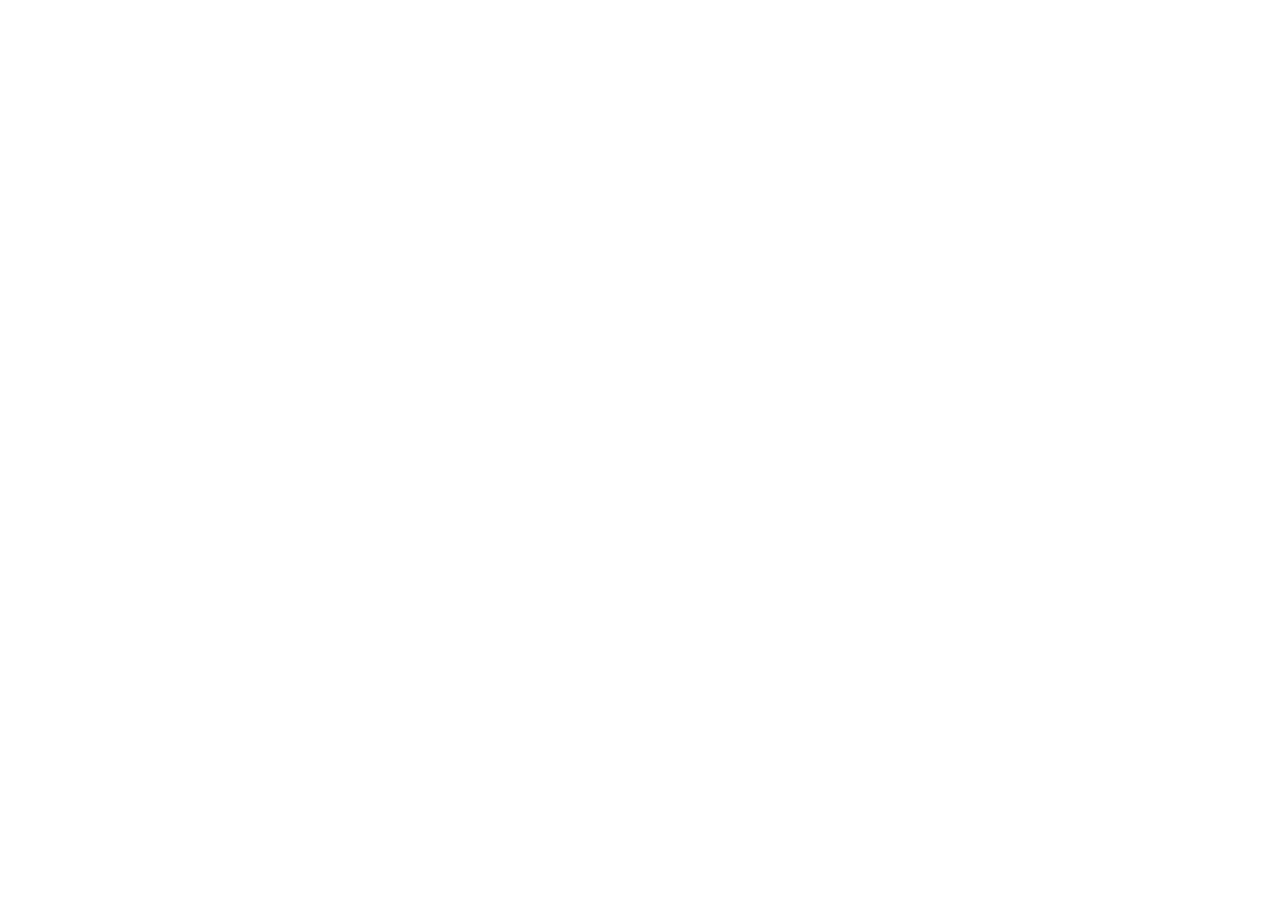
==== index.html @ 54cda61b "update code to do in react" ====
<!DOCTYPE html>
<html lang="en">
<head>
  <meta charset="UTF-8">
  <title>Color Change</title>
  <link href="style.css" rel="stylesheet">
  <script crossorigin src="https://unpkg.com/react@18/umd/react.development.js"></script>
  <script crossorigin src="https://unpkg.com/react-dom@18/umd/react-dom.development.js"></script>
  <script src="https://unpkg.com/@babel/standalone/babel.min.js"></script>
</head>
<body>
  <div id="root"></div>
  <script type="text/babel" src="script.js"></script>
</body>
</html>
---- style.css ----
body {
  margin: 0;
  height: 100vh;
  display: flex;
  justify-content: center;
  align-items: center;
  transition: background-color 0.3s ease;
  background-color: #ffffff;
}

button {
  padding: 16px 32px;
  font-size: 1.2rem;
  cursor: pointer;
  border: none;
  border-radius: 8px;
  background: rgba(0, 0, 0, 0.2);
  color: white;
  backdrop-filter: blur(4px);
}

button:hover {
  background: rgba(0, 0, 0, 0.35);
}
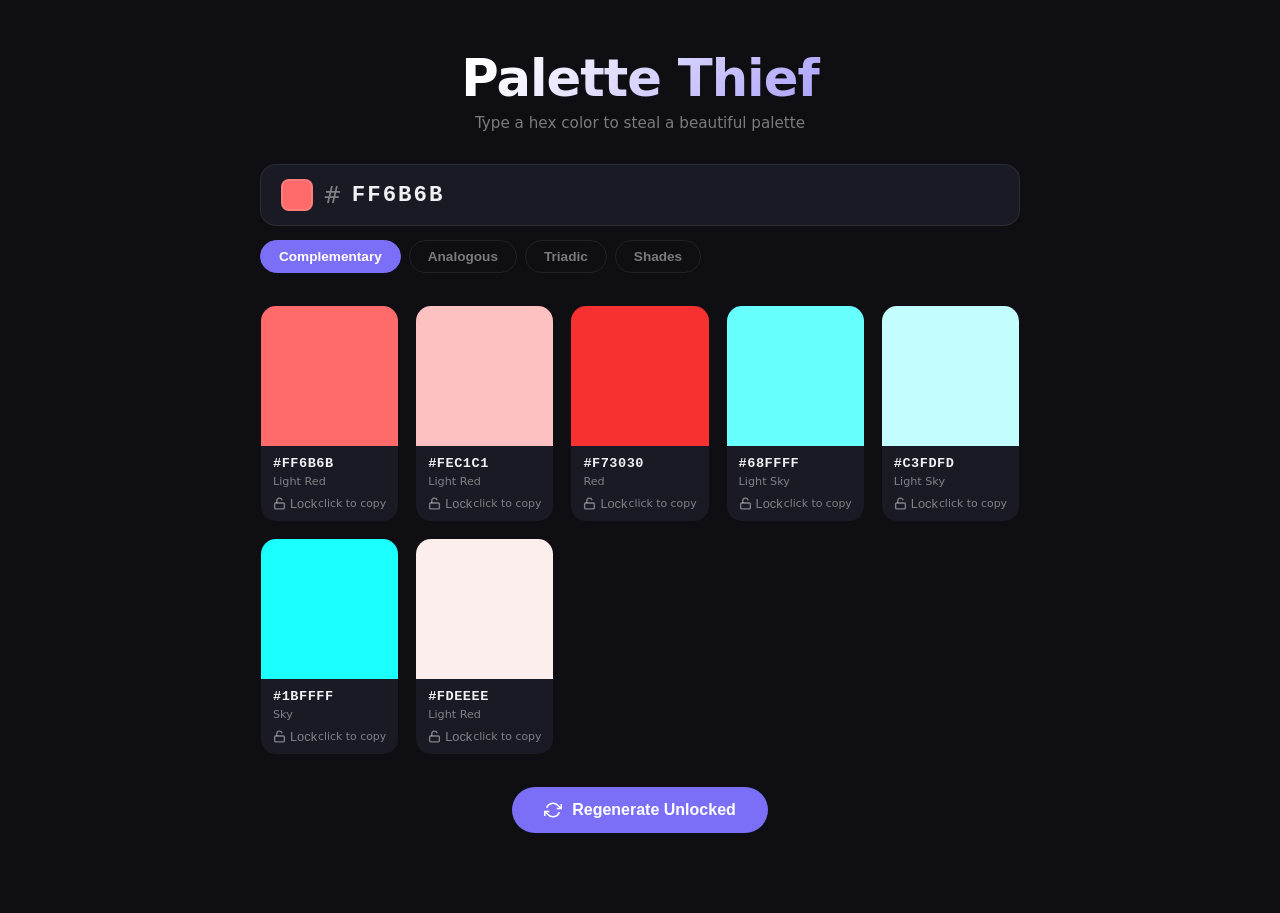
==== commit 7410bb3d: "comlete game" ====
--- a/index.html
+++ b/index.html
@@ -2,14 +2,47 @@
 <html lang="en">
 <head>
   <meta charset="UTF-8">
-  <title>Color Change</title>
-  <link href="style.css" rel="stylesheet">
-  <script crossorigin src="https://unpkg.com/react@18/umd/react.development.js"></script>
-  <script crossorigin src="https://unpkg.com/react-dom@18/umd/react-dom.development.js"></script>
-  <script src="https://unpkg.com/@babel/standalone/babel.min.js"></script>
+  <meta name="viewport" content="width=device-width, initial-scale=1.0">
+  <title>Palette Thief</title>
+  <link rel="stylesheet" href="style.css">
 </head>
 <body>
-  <div id="root"></div>
-  <script type="text/babel" src="script.js"></script>
+  <div class="app">
+    <header>
+      <h1>Palette Thief</h1>
+      <p class="subtitle">Type a hex color to steal a beautiful palette</p>
+    </header>
+
+    <div class="input-section">
+      <div class="input-wrapper">
+        <div class="color-preview" id="inputPreview"></div>
+        <span class="hash">#</span>
+        <input
+          type="text"
+          id="hexInput"
+          maxlength="6"
+          placeholder="e.g. FF6B6B"
+          autocomplete="off"
+          spellcheck="false"
+        />
+      </div>
+      <div class="mode-tabs">
+        <button class="tab active" data-mode="complementary">Complementary</button>
+        <button class="tab" data-mode="analogous">Analogous</button>
+        <button class="tab" data-mode="triadic">Triadic</button>
+        <button class="tab" data-mode="shades">Shades</button>
+      </div>
+    </div>
+
+    <div class="palette" id="palette"></div>
+
+    <button class="regenerate-btn" id="regenerateBtn">
+      <svg width="18" height="18" viewBox="0 0 24 24" fill="none" stroke="currentColor" stroke-width="2"><polyline points="23 4 23 10 17 10"></polyline><polyline points="1 20 1 14 7 14"></polyline><path d="M3.51 9a9 9 0 0 1 14.85-3.36L23 10M1 14l4.64 4.36A9 9 0 0 0 20.49 15"></path></svg>
+      Regenerate Unlocked
+    </button>
+
+    <div class="toast" id="toast">Copied!</div>
+  </div>
+  <script src="script.js"></script>
 </body>
 </html>
--- a/style.css
+++ b/style.css
@@ -1,24 +1,228 @@
+*, *::before, *::after { box-sizing: border-box; margin: 0; padding: 0; }
+
+:root {
+  --bg: #0f0f13;
+  --surface: #1a1a24;
+  --border: rgba(255,255,255,0.08);
+  --text: #f0f0f5;
+  --muted: rgba(255,255,255,0.45);
+  --accent: #7c6ff7;
+  --radius: 16px;
+}
+
 body {
-  margin: 0;
-  height: 100vh;
+  background: var(--bg);
+  color: var(--text);
+  font-family: 'Segoe UI', system-ui, sans-serif;
+  min-height: 100vh;
   display: flex;
   justify-content: center;
-  align-items: center;
-  transition: background-color 0.3s ease;
-  background-color: #ffffff;
-}
-
-button {
-  padding: 16px 32px;
-  font-size: 1.2rem;
-  cursor: pointer;
+  align-items: flex-start;
+  padding: 48px 16px 80px;
+}
+
+.app {
+  width: 100%;
+  max-width: 760px;
+  display: flex;
+  flex-direction: column;
+  gap: 32px;
+}
+
+header { text-align: center; }
+
+h1 {
+  font-size: clamp(2rem, 5vw, 3.2rem);
+  font-weight: 800;
+  letter-spacing: -1px;
+  background: linear-gradient(135deg, #fff 30%, var(--accent));
+  -webkit-background-clip: text;
+  -webkit-text-fill-color: transparent;
+  background-clip: text;
+}
+
+.subtitle { color: var(--muted); margin-top: 6px; font-size: .95rem; }
+
+/* Input */
+.input-section { display: flex; flex-direction: column; gap: 14px; }
+
+.input-wrapper {
+  display: flex;
+  align-items: center;
+  gap: 10px;
+  background: var(--surface);
+  border: 1px solid var(--border);
+  border-radius: var(--radius);
+  padding: 14px 20px;
+  transition: border-color .2s;
+}
+
+.input-wrapper:focus-within { border-color: var(--accent); }
+
+.color-preview {
+  width: 32px; height: 32px;
+  border-radius: 8px;
+  background: #fff;
+  flex-shrink: 0;
+  transition: background .15s;
+  border: 2px solid rgba(255,255,255,0.12);
+}
+
+.hash { font-size: 1.4rem; color: var(--muted); user-select: none; }
+
+#hexInput {
+  flex: 1;
+  background: none;
   border: none;
-  border-radius: 8px;
-  background: rgba(0, 0, 0, 0.2);
-  color: white;
-  backdrop-filter: blur(4px);
-}
-
-button:hover {
-  background: rgba(0, 0, 0, 0.35);
-}
+  outline: none;
+  font-size: 1.4rem;
+  color: var(--text);
+  font-family: 'Courier New', monospace;
+  font-weight: 600;
+  letter-spacing: 2px;
+  text-transform: uppercase;
+  caret-color: var(--accent);
+}
+
+#hexInput::placeholder { color: rgba(255,255,255,0.2); letter-spacing: 1px; }
+
+/* Tabs */
+.mode-tabs {
+  display: flex;
+  gap: 8px;
+  flex-wrap: wrap;
+}
+
+.tab {
+  padding: 8px 18px;
+  border-radius: 50px;
+  border: 1px solid var(--border);
+  background: transparent;
+  color: var(--muted);
+  font-size: .85rem;
+  font-weight: 600;
+  cursor: pointer;
+  transition: all .18s;
+}
+
+.tab:hover { border-color: var(--accent); color: var(--text); }
+.tab.active { background: var(--accent); border-color: var(--accent); color: #fff; }
+
+/* Palette grid */
+.palette {
+  display: grid;
+  grid-template-columns: repeat(auto-fit, minmax(120px, 1fr));
+  gap: 16px;
+}
+
+.swatch {
+  border-radius: var(--radius);
+  overflow: hidden;
+  cursor: pointer;
+  position: relative;
+  transition: transform .18s, box-shadow .18s;
+  border: 1px solid transparent;
+}
+
+.swatch:hover { transform: translateY(-4px); box-shadow: 0 12px 32px rgba(0,0,0,.5); }
+.swatch.locked { border-color: var(--accent); }
+
+.swatch-color {
+  height: 140px;
+  transition: height .2s;
+}
+
+.swatch-info {
+  background: var(--surface);
+  padding: 10px 12px;
+  display: flex;
+  flex-direction: column;
+  gap: 4px;
+}
+
+.swatch-hex {
+  font-family: 'Courier New', monospace;
+  font-size: .85rem;
+  font-weight: 700;
+  color: var(--text);
+  letter-spacing: .5px;
+}
+
+.swatch-name { font-size: .7rem; color: var(--muted); }
+
+.swatch-actions {
+  display: flex;
+  justify-content: space-between;
+  align-items: center;
+  margin-top: 4px;
+}
+
+.lock-btn {
+  background: none;
+  border: none;
+  cursor: pointer;
+  color: var(--muted);
+  font-size: .8rem;
+  display: flex;
+  align-items: center;
+  gap: 4px;
+  padding: 0;
+  transition: color .15s;
+}
+.lock-btn:hover, .swatch.locked .lock-btn { color: var(--accent); }
+
+.copy-hint { font-size: .68rem; color: var(--muted); }
+
+.swatch:hover .copy-hint { color: rgba(255,255,255,.6); }
+
+/* Regenerate */
+.regenerate-btn {
+  display: flex;
+  align-items: center;
+  justify-content: center;
+  gap: 10px;
+  align-self: center;
+  padding: 14px 32px;
+  background: var(--accent);
+  border: none;
+  border-radius: 50px;
+  color: #fff;
+  font-size: 1rem;
+  font-weight: 700;
+  cursor: pointer;
+  transition: opacity .18s, transform .18s;
+}
+
+.regenerate-btn:hover { opacity: .85; transform: scale(1.03); }
+.regenerate-btn:active { transform: scale(.97); }
+
+/* Toast */
+.toast {
+  position: fixed;
+  bottom: 32px;
+  left: 50%;
+  transform: translateX(-50%) translateY(80px);
+  background: var(--text);
+  color: var(--bg);
+  padding: 10px 24px;
+  border-radius: 50px;
+  font-weight: 700;
+  font-size: .9rem;
+  opacity: 0;
+  transition: opacity .25s, transform .25s;
+  pointer-events: none;
+  z-index: 999;
+}
+
+.toast.show {
+  opacity: 1;
+  transform: translateX(-50%) translateY(0);
+}
+
+/* Animations */
+@keyframes popIn {
+  from { opacity: 0; transform: scale(.85) translateY(10px); }
+  to   { opacity: 1; transform: scale(1) translateY(0); }
+}
+
+.swatch { animation: popIn .3s ease both; }
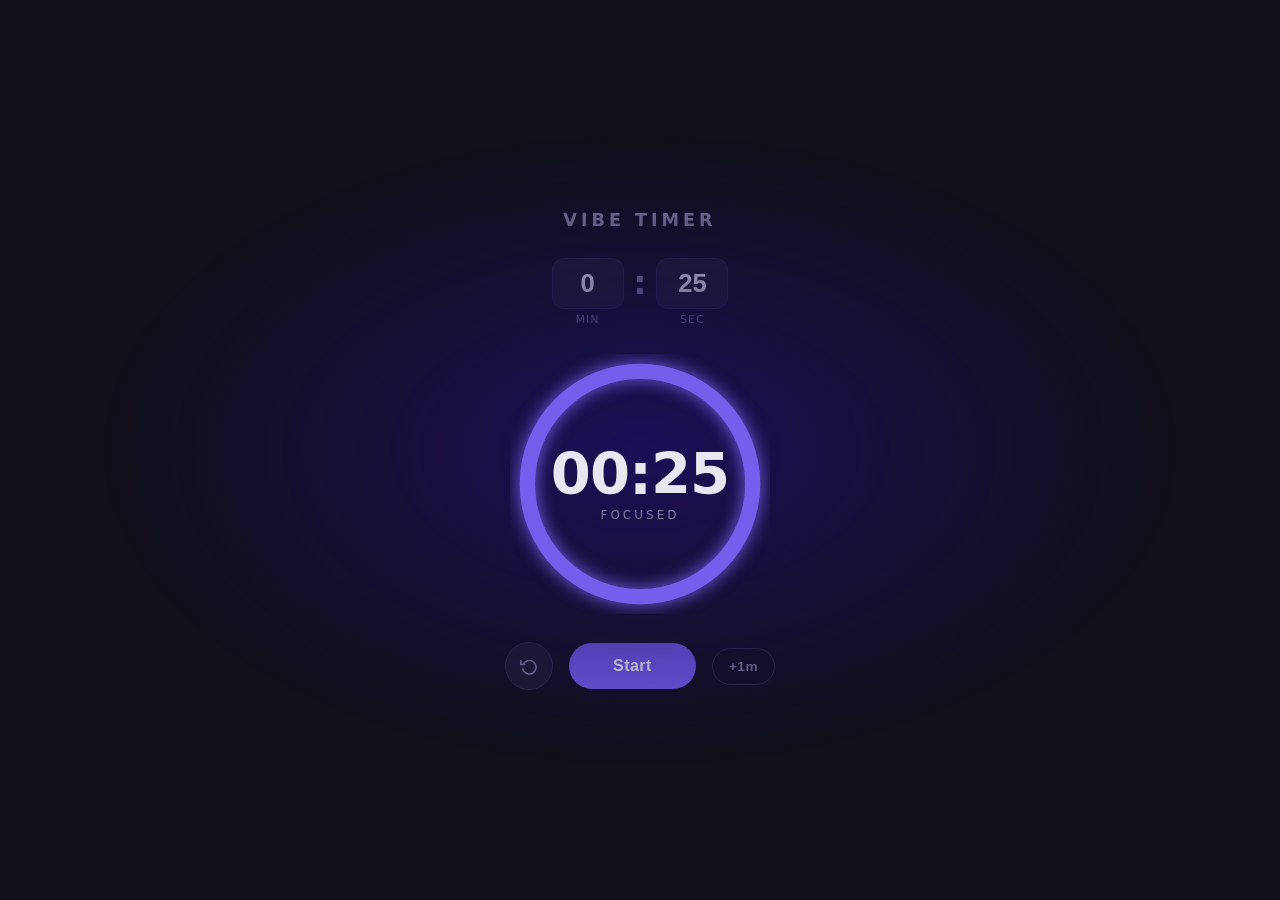
==== commit 0df5ccde: "complete vibe timer" ====
--- a/index.html
+++ b/index.html
@@ -3,46 +3,66 @@
 <head>
   <meta charset="UTF-8">
   <meta name="viewport" content="width=device-width, initial-scale=1.0">
-  <title>Palette Thief</title>
+  <title>Vibe Timer</title>
   <link rel="stylesheet" href="style.css">
 </head>
 <body>
-  <div class="app">
-    <header>
-      <h1>Palette Thief</h1>
-      <p class="subtitle">Type a hex color to steal a beautiful palette</p>
-    </header>
+  <div class="scene" id="scene">
+    <div class="glow" id="glow"></div>
 
-    <div class="input-section">
-      <div class="input-wrapper">
-        <div class="color-preview" id="inputPreview"></div>
-        <span class="hash">#</span>
-        <input
-          type="text"
-          id="hexInput"
-          maxlength="6"
-          placeholder="e.g. FF6B6B"
-          autocomplete="off"
-          spellcheck="false"
-        />
-      </div>
-      <div class="mode-tabs">
-        <button class="tab active" data-mode="complementary">Complementary</button>
-        <button class="tab" data-mode="analogous">Analogous</button>
-        <button class="tab" data-mode="triadic">Triadic</button>
-        <button class="tab" data-mode="shades">Shades</button>
+    <h1 class="title">Vibe Timer</h1>
+
+    <!-- Setup inputs (shown when idle) -->
+    <div class="setup" id="setup">
+      <div class="time-inputs">
+        <div class="input-group">
+          <input type="number" id="inputMin" min="0" max="99" value="0" placeholder="0">
+          <label>min</label>
+        </div>
+        <div class="sep">:</div>
+        <div class="input-group">
+          <input type="number" id="inputSec" min="0" max="59" value="25" placeholder="0">
+          <label>sec</label>
+        </div>
       </div>
     </div>
 
-    <div class="palette" id="palette"></div>
+    <!-- Ring -->
+    <div class="ring-wrap">
+      <svg class="ring-svg" viewBox="0 0 240 240" id="ringSvg">
+        <circle class="ring-bg" cx="120" cy="120" r="104"/>
+        <circle class="ring-fg" id="ringFg" cx="120" cy="120" r="104"
+          stroke-dasharray="653.45"
+          stroke-dashoffset="0"
+          stroke-linecap="round"
+          transform="rotate(-90 120 120)"/>
+      </svg>
 
-    <button class="regenerate-btn" id="regenerateBtn">
-      <svg width="18" height="18" viewBox="0 0 24 24" fill="none" stroke="currentColor" stroke-width="2"><polyline points="23 4 23 10 17 10"></polyline><polyline points="1 20 1 14 7 14"></polyline><path d="M3.51 9a9 9 0 0 1 14.85-3.36L23 10M1 14l4.64 4.36A9 9 0 0 0 20.49 15"></path></svg>
-      Regenerate Unlocked
-    </button>
+      <div class="ring-inner">
+        <div class="time-display" id="timeDisplay">00:25</div>
+        <div class="phase-label" id="phaseLabel">Ready</div>
+      </div>
 
-    <div class="toast" id="toast">Copied!</div>
+      <!-- Done overlay -->
+      <div class="done-overlay" id="doneOverlay">
+        <div class="done-text">Done</div>
+        <div class="done-sub">Time's up!</div>
+      </div>
+    </div>
+
+    <!-- Controls -->
+    <div class="controls">
+      <button class="btn btn-reset" id="resetBtn" title="Reset">
+        <svg viewBox="0 0 24 24" fill="none" stroke="currentColor" stroke-width="2.2"><polyline points="1 4 1 10 7 10"/><path d="M3.51 15a9 9 0 1 0 .49-4.56"/></svg>
+      </button>
+      <button class="btn btn-main" id="mainBtn">Start</button>
+      <button class="btn btn-ghost" id="lapBtn" title="Add 1 min">+1m</button>
+    </div>
+
+    <!-- Particles container -->
+    <div class="particles" id="particles"></div>
   </div>
+
   <script src="script.js"></script>
 </body>
 </html>
--- a/style.css
+++ b/style.css
@@ -1,13 +1,15 @@
 *, *::before, *::after { box-sizing: border-box; margin: 0; padding: 0; }
 
 :root {
-  --bg: #0f0f13;
-  --surface: #1a1a24;
-  --border: rgba(255,255,255,0.08);
-  --text: #f0f0f5;
-  --muted: rgba(255,255,255,0.45);
-  --accent: #7c6ff7;
-  --radius: 16px;
+  --hue: 250;
+  --color: hsl(var(--hue), 80%, 65%);
+  --color-dim: hsl(var(--hue), 60%, 30%);
+  --bg: hsl(var(--hue), 25%, 8%);
+  --surface: hsl(var(--hue), 20%, 13%);
+  --text: hsl(var(--hue), 20%, 92%);
+  --muted: hsl(var(--hue), 15%, 55%);
+  --radius: 18px;
+  --transition-speed: 1.2s;
 }
 
 body {
@@ -17,212 +19,275 @@
   min-height: 100vh;
   display: flex;
   justify-content: center;
-  align-items: flex-start;
-  padding: 48px 16px 80px;
-}
-
-.app {
+  align-items: center;
+  overflow: hidden;
+  transition: background var(--transition-speed) ease;
+}
+
+/* Ambient glow */
+.scene {
+  position: relative;
+  display: flex;
+  flex-direction: column;
+  align-items: center;
+  gap: 28px;
+  z-index: 1;
+  padding: 20px;
+}
+
+.glow {
+  position: fixed;
+  inset: 0;
+  background: radial-gradient(ellipse 60% 50% at 50% 50%, hsl(var(--hue), 70%, 20%) 0%, transparent 70%);
+  pointer-events: none;
+  transition: background var(--transition-speed) ease;
+  z-index: 0;
+}
+
+.title {
+  font-size: 1.1rem;
+  font-weight: 700;
+  letter-spacing: 4px;
+  text-transform: uppercase;
+  color: var(--muted);
+  transition: color var(--transition-speed);
+}
+
+/* Setup inputs */
+.setup { display: flex; flex-direction: column; align-items: center; gap: 10px; }
+
+.time-inputs {
+  display: flex;
+  align-items: center;
+  gap: 10px;
+}
+
+.input-group {
+  display: flex;
+  flex-direction: column;
+  align-items: center;
+  gap: 4px;
+}
+
+.input-group input {
+  width: 72px;
+  background: var(--surface);
+  border: 1.5px solid hsl(var(--hue), 30%, 22%);
+  border-radius: 12px;
+  color: var(--text);
+  font-size: 1.6rem;
+  font-weight: 700;
+  text-align: center;
+  padding: 10px 6px;
+  outline: none;
+  transition: border-color .2s, background .2s;
+  -moz-appearance: textfield;
+}
+
+.input-group input::-webkit-inner-spin-button,
+.input-group input::-webkit-outer-spin-button { -webkit-appearance: none; }
+
+.input-group input:focus {
+  border-color: var(--color);
+  background: hsl(var(--hue), 20%, 16%);
+}
+
+.input-group label {
+  font-size: .7rem;
+  color: var(--muted);
+  text-transform: uppercase;
+  letter-spacing: 1px;
+}
+
+.sep {
+  font-size: 2rem;
+  font-weight: 700;
+  color: var(--muted);
+  padding-bottom: 18px;
+  user-select: none;
+}
+
+.setup.hidden { display: none; }
+
+/* Ring */
+.ring-wrap {
+  position: relative;
+  width: 260px;
+  height: 260px;
+  display: flex;
+  align-items: center;
+  justify-content: center;
+}
+
+.ring-svg {
+  position: absolute;
+  inset: 0;
   width: 100%;
-  max-width: 760px;
-  display: flex;
-  flex-direction: column;
-  gap: 32px;
-}
-
-header { text-align: center; }
-
-h1 {
-  font-size: clamp(2rem, 5vw, 3.2rem);
+  height: 100%;
+}
+
+.ring-bg {
+  fill: none;
+  stroke: hsl(var(--hue), 20%, 16%);
+  stroke-width: 14;
+  transition: stroke var(--transition-speed);
+}
+
+.ring-fg {
+  fill: none;
+  stroke: var(--color);
+  stroke-width: 14;
+  transition: stroke-dashoffset .9s linear, stroke var(--transition-speed);
+  filter: drop-shadow(0 0 8px var(--color));
+}
+
+.ring-inner {
+  display: flex;
+  flex-direction: column;
+  align-items: center;
+  gap: 4px;
+  z-index: 1;
+}
+
+.time-display {
+  font-size: 3.6rem;
   font-weight: 800;
   letter-spacing: -1px;
-  background: linear-gradient(135deg, #fff 30%, var(--accent));
-  -webkit-background-clip: text;
-  -webkit-text-fill-color: transparent;
-  background-clip: text;
-}
-
-.subtitle { color: var(--muted); margin-top: 6px; font-size: .95rem; }
-
-/* Input */
-.input-section { display: flex; flex-direction: column; gap: 14px; }
-
-.input-wrapper {
-  display: flex;
-  align-items: center;
-  gap: 10px;
-  background: var(--surface);
-  border: 1px solid var(--border);
-  border-radius: var(--radius);
-  padding: 14px 20px;
-  transition: border-color .2s;
-}
-
-.input-wrapper:focus-within { border-color: var(--accent); }
-
-.color-preview {
-  width: 32px; height: 32px;
-  border-radius: 8px;
-  background: #fff;
-  flex-shrink: 0;
-  transition: background .15s;
-  border: 2px solid rgba(255,255,255,0.12);
-}
-
-.hash { font-size: 1.4rem; color: var(--muted); user-select: none; }
-
-#hexInput {
-  flex: 1;
-  background: none;
-  border: none;
-  outline: none;
-  font-size: 1.4rem;
   color: var(--text);
-  font-family: 'Courier New', monospace;
-  font-weight: 600;
-  letter-spacing: 2px;
-  text-transform: uppercase;
-  caret-color: var(--accent);
-}
-
-#hexInput::placeholder { color: rgba(255,255,255,0.2); letter-spacing: 1px; }
-
-/* Tabs */
-.mode-tabs {
-  display: flex;
-  gap: 8px;
-  flex-wrap: wrap;
-}
-
-.tab {
-  padding: 8px 18px;
-  border-radius: 50px;
-  border: 1px solid var(--border);
-  background: transparent;
-  color: var(--muted);
+  font-variant-numeric: tabular-nums;
+  transition: color var(--transition-speed);
+  line-height: 1;
+}
+
+.phase-label {
+  font-size: .75rem;
+  text-transform: uppercase;
+  letter-spacing: 3px;
+  color: var(--muted);
+  transition: color var(--transition-speed);
+}
+
+/* Done overlay */
+.done-overlay {
+  position: absolute;
+  inset: 0;
+  display: flex;
+  flex-direction: column;
+  align-items: center;
+  justify-content: center;
+  gap: 6px;
+  opacity: 0;
+  pointer-events: none;
+  z-index: 2;
+  transition: opacity .4s;
+}
+
+.done-overlay.show { opacity: 1; }
+
+.done-text {
+  font-size: 3.4rem;
+  font-weight: 900;
+  color: var(--color);
+  animation: donePulse 1.2s ease-in-out infinite alternate;
+}
+
+.done-sub {
   font-size: .85rem;
-  font-weight: 600;
+  letter-spacing: 3px;
+  text-transform: uppercase;
+  color: var(--muted);
+}
+
+@keyframes donePulse {
+  from { transform: scale(1);   opacity: 1; }
+  to   { transform: scale(1.08); opacity: .8; }
+}
+
+/* Controls */
+.controls {
+  display: flex;
+  align-items: center;
+  gap: 16px;
+}
+
+.btn {
   cursor: pointer;
-  transition: all .18s;
-}
-
-.tab:hover { border-color: var(--accent); color: var(--text); }
-.tab.active { background: var(--accent); border-color: var(--accent); color: #fff; }
-
-/* Palette grid */
-.palette {
-  display: grid;
-  grid-template-columns: repeat(auto-fit, minmax(120px, 1fr));
-  gap: 16px;
-}
-
-.swatch {
-  border-radius: var(--radius);
-  overflow: hidden;
-  cursor: pointer;
-  position: relative;
-  transition: transform .18s, box-shadow .18s;
-  border: 1px solid transparent;
-}
-
-.swatch:hover { transform: translateY(-4px); box-shadow: 0 12px 32px rgba(0,0,0,.5); }
-.swatch.locked { border-color: var(--accent); }
-
-.swatch-color {
-  height: 140px;
-  transition: height .2s;
-}
-
-.swatch-info {
-  background: var(--surface);
-  padding: 10px 12px;
-  display: flex;
-  flex-direction: column;
-  gap: 4px;
-}
-
-.swatch-hex {
-  font-family: 'Courier New', monospace;
-  font-size: .85rem;
-  font-weight: 700;
-  color: var(--text);
-  letter-spacing: .5px;
-}
-
-.swatch-name { font-size: .7rem; color: var(--muted); }
-
-.swatch-actions {
-  display: flex;
-  justify-content: space-between;
-  align-items: center;
-  margin-top: 4px;
-}
-
-.lock-btn {
-  background: none;
-  border: none;
-  cursor: pointer;
-  color: var(--muted);
-  font-size: .8rem;
-  display: flex;
-  align-items: center;
-  gap: 4px;
-  padding: 0;
-  transition: color .15s;
-}
-.lock-btn:hover, .swatch.locked .lock-btn { color: var(--accent); }
-
-.copy-hint { font-size: .68rem; color: var(--muted); }
-
-.swatch:hover .copy-hint { color: rgba(255,255,255,.6); }
-
-/* Regenerate */
-.regenerate-btn {
-  display: flex;
-  align-items: center;
-  justify-content: center;
-  gap: 10px;
-  align-self: center;
-  padding: 14px 32px;
-  background: var(--accent);
   border: none;
   border-radius: 50px;
+  font-weight: 700;
+  transition: transform .15s, opacity .15s, background .3s, box-shadow .3s;
+  outline: none;
+}
+
+.btn:active { transform: scale(.93); }
+
+.btn-main {
+  background: var(--color);
   color: #fff;
   font-size: 1rem;
-  font-weight: 700;
-  cursor: pointer;
-  transition: opacity .18s, transform .18s;
-}
-
-.regenerate-btn:hover { opacity: .85; transform: scale(1.03); }
-.regenerate-btn:active { transform: scale(.97); }
-
-/* Toast */
-.toast {
-  position: fixed;
-  bottom: 32px;
-  left: 50%;
-  transform: translateX(-50%) translateY(80px);
-  background: var(--text);
-  color: var(--bg);
-  padding: 10px 24px;
-  border-radius: 50px;
-  font-weight: 700;
-  font-size: .9rem;
+  padding: 14px 44px;
+  letter-spacing: .5px;
+  box-shadow: 0 4px 24px hsl(var(--hue), 60%, 40% / .4);
+  transition: background var(--transition-speed), box-shadow var(--transition-speed), transform .15s;
+}
+
+.btn-main:hover { opacity: .9; }
+
+.btn-reset {
+  width: 48px; height: 48px;
+  background: var(--surface);
+  color: var(--muted);
+  display: flex; align-items: center; justify-content: center;
+  border-radius: 50%;
+  border: 1.5px solid hsl(var(--hue), 20%, 22%);
+}
+
+.btn-reset svg { width: 18px; height: 18px; }
+.btn-reset:hover { color: var(--color); border-color: var(--color); }
+
+.btn-ghost {
+  background: transparent;
+  color: var(--muted);
+  font-size: .85rem;
+  padding: 10px 16px;
+  border: 1.5px solid hsl(var(--hue), 20%, 22%);
+  letter-spacing: .5px;
+}
+
+.btn-ghost:hover { color: var(--color); border-color: var(--color); }
+
+/* Urgency pulse on ring when <10% */
+.ring-wrap.urgent .ring-fg {
+  animation: urgentPulse .6s ease-in-out infinite alternate;
+}
+
+@keyframes urgentPulse {
+  from { filter: drop-shadow(0 0 6px var(--color)); }
+  to   { filter: drop-shadow(0 0 22px var(--color)); }
+}
+
+/* Screen shake at very end */
+@keyframes shake {
+  0%,100% { transform: translateX(0); }
+  20%      { transform: translateX(-6px); }
+  40%      { transform: translateX(6px); }
+  60%      { transform: translateX(-4px); }
+  80%      { transform: translateX(4px); }
+}
+
+.scene.shake { animation: shake .4s ease; }
+
+/* Particles */
+.particles { position: fixed; inset: 0; pointer-events: none; z-index: 10; }
+
+.particle {
+  position: absolute;
+  border-radius: 50%;
   opacity: 0;
-  transition: opacity .25s, transform .25s;
-  pointer-events: none;
-  z-index: 999;
-}
-
-.toast.show {
-  opacity: 1;
-  transform: translateX(-50%) translateY(0);
-}
-
-/* Animations */
-@keyframes popIn {
-  from { opacity: 0; transform: scale(.85) translateY(10px); }
-  to   { opacity: 1; transform: scale(1) translateY(0); }
-}
-
-.swatch { animation: popIn .3s ease both; }
+  animation: burst 1.2s ease-out forwards;
+}
+
+@keyframes burst {
+  0%   { opacity: 1; transform: translate(0,0) scale(1); }
+  100% { opacity: 0; transform: translate(var(--tx), var(--ty)) scale(.2); }
+}
